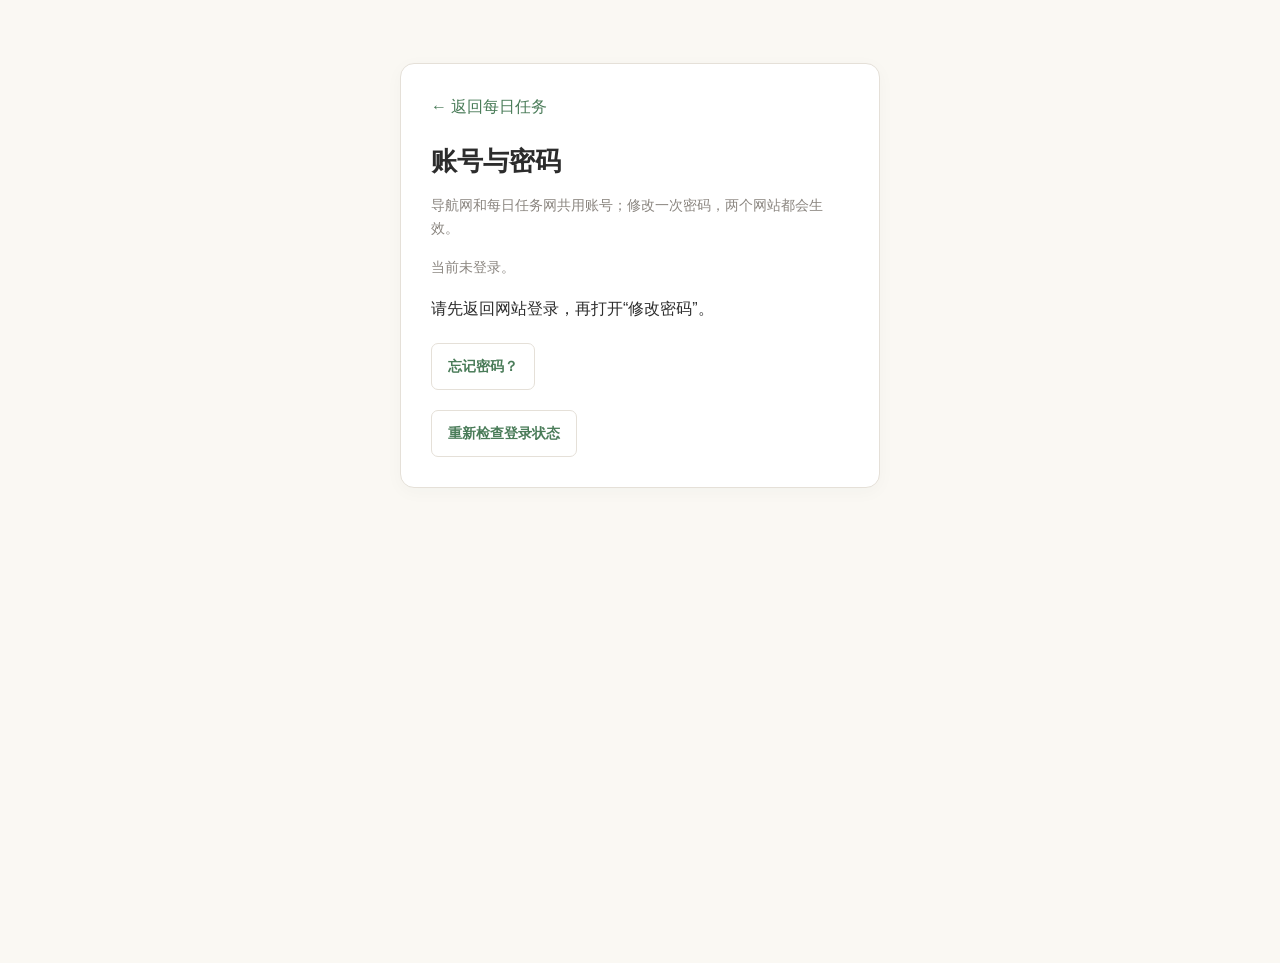
==== account.html @ 4a1d0c7b "Add files via upload" ====
<!doctype html>
<html lang="zh-CN">
<head>
  <meta charset="utf-8">
  <meta name="viewport" content="width=device-width,initial-scale=1">
  <meta name="referrer" content="no-referrer">
  <title>账号与密码 · 每日任务</title>
  <link rel="stylesheet" href="style.css">
  <link rel="stylesheet" href="account.css">
</head>
<body class="account-page">
  <main class="account-card">
    <a class="account-back" id="account-home" href="index.html">← 返回每日任务</a>
    <h1 id="account-title">账号与密码</h1>
    <p class="account-description">导航网和每日任务网共用账号；修改一次密码，两个网站都会生效。</p>
    <p id="account-message" class="account-message" role="status" aria-live="polite">正在检查登录状态…</p>
    <section id="account-login-needed" hidden>
      <p>请先返回网站登录，再打开“修改密码”。</p>
      <a class="account-button secondary" href="account.html?mode=forgot">忘记密码？</a>
    </section>
    <section id="account-request-section" hidden aria-labelledby="account-request-title">
      <h2 id="account-request-title">找回密码</h2>
      <p class="account-description">填写注册时使用的邮箱，打开邮件中的链接设置新密码。</p>
      <form id="account-request-form">
        <label for="account-email">注册邮箱</label>
        <input id="account-email" type="email" autocomplete="username" required>
        <button class="account-button" id="account-send" type="submit">发送重置邮件</button>
      </form>
    </section>
    <section id="account-change-section" hidden aria-labelledby="account-change-title">
      <h2 id="account-change-title">修改密码</h2>
      <p id="account-user" class="account-user"></p>
      <form id="account-change-form">
        <div id="account-current-wrap">
          <label for="account-current">当前密码</label>
          <input id="account-current" type="password" autocomplete="current-password" required>
        </div>
        <label for="account-new">新密码</label>
        <input id="account-new" type="password" autocomplete="new-password" minlength="8" maxlength="128" required>
        <label for="account-confirm">再次输入新密码</label>
        <input id="account-confirm" type="password" autocomplete="new-password" minlength="8" maxlength="128" required>
        <p class="account-description">新密码至少 8 个字符。</p>
        <div id="account-nonce-wrap" hidden>
          <label for="account-nonce">邮箱验证码</label>
          <input id="account-nonce" type="text" inputmode="numeric" autocomplete="one-time-code" maxlength="12">
        </div>
        <button class="account-button" id="account-save" type="submit">保存新密码</button>
      </form>
    </section>
    <p id="account-complete" hidden><a class="account-button" href="index.html">返回每日任务</a></p>
    <button id="account-retry" class="account-button secondary" type="button" hidden>重新检查登录状态</button>
  </main>
  <noscript>请开启浏览器 JavaScript 后管理密码。</noscript>
  <script>window.ACCOUNT_SITE = {"title":"每日任务","storageKey":"daily-checkin-auth-v1"};</script>
  <script src="supabase-2.118.0.js"></script>
  <script src="cloud-config.js"></script>
  <script src="account.js"></script>
</body>
</html>
---- style.css ----
*, *::before, *::after { box-sizing: border-box; margin: 0; padding: 0; }

:root {
  --bg: #FAF8F3;
  --card: #FFFFFF;
  --text-primary: #2C2C2C;
  --text-secondary: #8B8680;
  --text-muted: #B5B0A8;
  --accent: #4A7C59;
  --accent-light: #E8F0E9;
  --accent-hover: #3D6B4A;
  --border: #E5E0D8;
  --border-light: #EFEBE3;
  --danger: #B85C5C;
  --shadow: 0 1px 3px rgba(44,44,44,0.06), 0 1px 2px rgba(44,44,44,0.04);
  --shadow-md: 0 4px 12px rgba(44,44,44,0.08);
  --radius: 10px;
  --radius-sm: 6px;
  --font-serif: 'Noto Serif SC', 'Songti SC', 'SimSun', serif;
  --font-sans: 'Noto Sans SC', -apple-system, BlinkMacSystemFont, 'Segoe UI', sans-serif;
}

html { font-size: 16px; }
body {
  font-family: var(--font-sans);
  background: var(--bg);
  color: var(--text-primary);
  min-height: 100vh;
  line-height: 1.6;
  -webkit-font-smoothing: antialiased;
}

.app-container { max-width: 1200px; margin: 0 auto; padding: 32px 24px 140px; }

.app-header {
  display: flex; align-items: center; justify-content: space-between;
  margin-bottom: 36px; padding-bottom: 20px; border-bottom: 1px solid var(--border);
}
.app-title { font-family: var(--font-serif); font-size: 1.6rem; font-weight: 700; letter-spacing: 0.02em; }

.nav-tabs {
  display: flex; gap: 4px; background: var(--card); border: 1px solid var(--border);
  border-radius: var(--radius-sm); padding: 3px;
}
.nav-tab {
  font-family: var(--font-sans); font-size: 0.85rem; font-weight: 500;
  padding: 6px 16px; border: none; background: transparent; color: var(--text-secondary);
  border-radius: 4px; cursor: pointer; transition: all 0.2s ease;
}
.nav-tab:hover { color: var(--text-primary); }
.nav-tab.active { background: var(--accent); color: #fff; }

.data-btn {
  width: 34px; height: 34px; border: 1px solid var(--border); background: var(--card);
  border-radius: var(--radius-sm); cursor: pointer; display: flex; align-items: center;
  justify-content: center; color: var(--text-secondary); transition: all 0.2s ease; flex-shrink: 0;
}
.data-btn:hover { border-color: var(--accent); color: var(--accent); }
.data-btn.active { background: var(--accent); border-color: var(--accent); color: #fff; }

.data-panel {
  background: var(--card); border: 1px solid var(--border); border-radius: var(--radius);
  padding: 18px 20px; margin-bottom: 24px; box-shadow: var(--shadow);
}
.data-panel-title { font-family: var(--font-serif); font-size: 1rem; font-weight: 600; margin-bottom: 6px; }
.data-panel-desc { font-size: 0.8rem; color: var(--text-secondary); margin-bottom: 14px; line-height: 1.6; }
.data-panel-actions { display: flex; gap: 10px; flex-wrap: wrap; }
.data-panel-btn {
  font-family: var(--font-sans); font-size: 0.82rem; font-weight: 500; padding: 8px 14px;
  border: 1px solid var(--border); background: var(--card); color: var(--text-primary);
  border-radius: var(--radius-sm); cursor: pointer; display: flex; align-items: center;
  gap: 6px; transition: all 0.2s ease;
}
.data-panel-btn:hover { border-color: var(--accent); color: var(--accent); }
.data-panel-btn-danger:hover { border-color: var(--danger); color: var(--danger); }

.view { display: none; }
.view.active { display: block; animation: fadeIn 0.25s ease; }
@keyframes fadeIn { from { opacity: 0; transform: translateY(6px); } to { opacity: 1; transform: translateY(0); } }

/* 今日视图 */
.today-header { margin-bottom: 28px; }
.today-date { font-family: var(--font-serif); font-size: 2rem; font-weight: 700; margin-bottom: 4px; }
.today-weekday { font-size: 0.9rem; color: var(--text-secondary); }
.today-progress-bar { margin-top: 16px; height: 6px; background: var(--border-light); border-radius: 3px; overflow: hidden; }
.today-progress-fill { height: 100%; background: var(--accent); border-radius: 3px; transition: width 0.4s ease; }
.today-progress-text { margin-top: 8px; font-size: 0.8rem; color: var(--text-secondary); }

/* 每月视图 */
.monthly-header { margin-bottom: 16px; display: flex; align-items: center; justify-content: space-between; }
.monthly-title-large { font-family: var(--font-serif); font-size: 1.8rem; font-weight: 700; }
.month-nav { display: flex; align-items: center; gap: 8px; }
.month-nav-btn {
  width: 32px; height: 32px; border: 1px solid var(--border); background: var(--card);
  border-radius: var(--radius-sm); cursor: pointer; display: flex; align-items: center;
  justify-content: center; color: var(--text-secondary); transition: all 0.2s ease;
}
.month-nav-btn:hover { border-color: var(--accent); color: var(--accent); }
.month-nav-btn svg { width: 16px; height: 16px; stroke: currentColor; stroke-width: 2; fill: none; stroke-linecap: round; stroke-linejoin: round; }
.month-label { font-family: var(--font-serif); font-size: 1.1rem; font-weight: 600; min-width: 100px; text-align: center; }

/* 日历网格 */
.calendar-weekdays {
  display: grid; grid-template-columns: repeat(7, 1fr); gap: 4px; margin-bottom: 6px;
}
.calendar-weekday-label {
  font-size: 0.75rem; color: var(--text-muted); text-align: center; padding: 4px 0; font-weight: 500;
}
.calendar-grid {
  display: grid; grid-template-columns: repeat(7, 1fr); gap: 4px; margin-bottom: 20px;
}
.calendar-cell {
  aspect-ratio: 1; border: 1px solid var(--border); background: var(--card);
  border-radius: var(--radius-sm); cursor: pointer; display: flex; flex-direction: column;
  align-items: center; justify-content: center; gap: 2px; transition: all 0.15s ease;
  position: relative; padding: 2px;
}
.calendar-cell:hover { border-color: var(--accent); transform: translateY(-1px); }
.calendar-cell.other-month { background: transparent; border-color: transparent; color: var(--text-muted); opacity: 0.4; cursor: default; }
.calendar-cell.other-month:hover { transform: none; border-color: transparent; }
.calendar-cell.today { border-color: var(--accent); border-width: 2px; }
.calendar-cell.selected { background: var(--accent); border-color: var(--accent); color: #fff; box-shadow: var(--shadow-md); }
.calendar-cell.selected .calendar-day-num { color: #fff; }
.calendar-cell.selected .calendar-dot { background: #fff; }
.calendar-day-num { font-size: 0.85rem; font-weight: 500; color: var(--text-primary); line-height: 1; }
.calendar-dot {
  width: 5px; height: 5px; border-radius: 50%; background: var(--accent);
}
.calendar-cell.other-month .calendar-dot { display: none; }

/* 作业日期标记 */
.calendar-cell.homework-pending:not(.selected) {
  border-color: #B85C5C;
  background: #FDF0F0;
}
.calendar-cell.homework-pending:not(.selected) .calendar-day-num {
  color: #B85C5C;
  font-weight: 700;
}
.calendar-cell.homework-done:not(.selected) {
  border-color: #4A7C9E;
  background: #F0F5FA;
}
.calendar-cell.homework-done:not(.selected) .calendar-day-num {
  color: #4A7C9E;
  font-weight: 700;
}

/* 任务类别标签 */
.task-badge {
  display: inline-block;
  font-size: 0.65rem;
  padding: 1px 6px;
  border-radius: 3px;
  margin-right: 6px;
  font-weight: 500;
  vertical-align: middle;
  line-height: 1.6;
}
.task-badge.homework {
  background: #FDF0F0;
  color: #B85C5C;
  border: 1px solid #F0D0D0;
}
.task-badge.makeup {
  background: #EDF7ED;
  color: #3D8B3D;
  border: 1px solid #C8E6C8;
}
.task-badge.date-badge {
  background: transparent;
  color: var(--text-muted);
  border: 1px solid var(--border-light);
}
.task-badge.overdue {
  background: #FDF3E7;
  color: #B06A1F;
  border: 1px solid #F3D9B4;
}

/* 添加任务类别选择 */
/* 自定义标签选择器 */
.tag-selector-wrap { position: relative; display: inline-flex; align-items: center; gap: 4px; }
.tag-selector-btn {
  display: inline-flex; align-items: center; gap: 5px;
  padding: 5px 10px; border: 1px solid var(--border); border-radius: 6px;
  background: var(--card); cursor: pointer; font-size: 0.8rem; color: var(--text-secondary);
  transition: border-color 0.15s;
}
.tag-selector-btn:hover { border-color: var(--accent); }
.tag-selector-label { font-weight: 500; }
.tag-manage-btn {
  display: inline-flex; align-items: center; justify-content: center;
  width: 28px; height: 28px; border: 1px solid var(--border); border-radius: 6px;
  background: var(--card); cursor: pointer; color: var(--text-secondary);
  transition: all 0.15s;
}
.tag-manage-btn:hover { border-color: var(--accent); color: var(--accent); }
.tag-dropdown, .tag-manage-panel {
  position: absolute; top: calc(100% + 4px); left: 0; z-index: 100;
  background: var(--card); border: 1px solid var(--border); border-radius: 8px;
  box-shadow: var(--shadow-md); padding: 6px; min-width: 140px; max-height: 260px; overflow-y: auto;
}
.tag-manage-panel { left: auto; right: 0; min-width: 200px; }
.tag-dropdown-item {
  display: flex; align-items: center; gap: 6px; padding: 6px 10px;
  border-radius: 5px; cursor: pointer; font-size: 0.82rem; color: var(--text-primary);
}
.tag-dropdown-item:hover { background: var(--accent-light); }
.tag-dropdown-item.active { background: var(--accent-light); color: var(--accent); font-weight: 500; }
.tag-dot { display: inline-block; width: 8px; height: 8px; border-radius: 50%; flex-shrink: 0; }
.tag-manage-row {
  display: flex; align-items: center; gap: 6px; padding: 5px 4px;
  border-bottom: 1px solid var(--border-light);
}
.tag-manage-name { flex: 1; font-size: 0.82rem; color: var(--text-primary); overflow: hidden; text-overflow: ellipsis; white-space: nowrap; }
.tag-manage-btn-sm {
  width: 22px; height: 22px; border: 1px solid var(--border-light); border-radius: 4px;
  background: var(--card); cursor: pointer; font-size: 0.7rem; color: var(--text-secondary);
  display: inline-flex; align-items: center; justify-content: center; line-height: 1;
}
.tag-manage-btn-sm:hover:not(:disabled) { border-color: var(--accent); color: var(--accent); }
.tag-manage-btn-sm:disabled { opacity: 0.3; cursor: default; }
.tag-delete:hover:not(:disabled) { border-color: #C0392B; color: #C0392B; }
.tag-manage-add-row { display: flex; gap: 6px; padding: 8px 4px 2px; }
.tag-manage-input {
  flex: 1; padding: 5px 8px; border: 1px solid var(--border); border-radius: 5px;
  font-size: 0.8rem; background: var(--bg); color: var(--text-primary); outline: none;
}
.tag-manage-input:focus { border-color: var(--accent); }
.tag-manage-add-btn {
  padding: 5px 12px; border: none; border-radius: 5px; background: var(--accent);
  color: #fff; font-size: 0.8rem; cursor: pointer; white-space: nowrap;
}
.tag-manage-add-btn:hover { opacity: 0.9; }
.task-badge.custom-tag { border: 1px solid; }

.add-task-category {
  display: flex;
  align-items: center;
  gap: 4px;
  font-size: 0.8rem;
  color: var(--text-secondary);
  cursor: pointer;
  user-select: none;
  white-space: nowrap;
}
.add-task-category input { cursor: pointer; width: 14px; height: 14px; }
.add-task-category.checked { color: #B85C5C; font-weight: 500; }
#add-monthly-makeup-label.checked { color: #3D8B3D; font-weight: 500; }

.monthly-day-title {
  font-family: var(--font-serif); font-size: 1.1rem; font-weight: 600; margin-bottom: 8px;
}
.monthly-progress-bar { height: 6px; background: var(--border-light); border-radius: 3px; overflow: hidden; }
.monthly-progress-fill { height: 100%; background: var(--accent); border-radius: 3px; transition: width 0.4s ease; }
.monthly-progress-text { margin-top: 6px; font-size: 0.8rem; color: var(--text-secondary); margin-bottom: 16px; }
.monthly-hint {
  margin-top: 12px; font-size: 0.78rem; color: var(--text-muted); background: var(--accent-light);
  padding: 8px 14px; border-radius: var(--radius-sm); line-height: 1.5;
}

/* 每月布局：左上日历、添加表单、天任务，右侧周任务一列 */
.monthly-layout-new {
  display: grid;
  grid-template-columns: 1.3fr 1fr;
  grid-template-areas:
    "calendar week"
    "addform  week"
    "daytasks week";
  gap: 14px;
  margin-bottom: 18px;
  align-items: start;
}
.calendar-panel { grid-area: calendar; }
.add-form-panel { grid-area: addform; }
.day-panel { grid-area: daytasks; }
.week-panel {
  grid-area: week;
  max-height: calc(100vh - 180px);
  overflow-y: auto;
  position: sticky;
  top: 16px;
}
.monthly-panel {
  background: var(--card);
  border: 1px solid var(--border);
  border-radius: var(--radius);
  padding: 14px;
}
.monthly-panel-title {
  font-family: var(--font-serif);
  font-size: 0.95rem;
  font-weight: 600;
  margin-bottom: 10px;
  color: var(--text-primary);
}
.monthly-panel-subtitle {
  font-size: 0.75rem;
  color: var(--text-secondary);
  margin-bottom: 8px;
}

/* 带周标签的日历 */
.calendar-with-weeks {
  display: grid;
  grid-template-columns: repeat(7, 1fr);
  gap: 4px;
  max-height: 480px;
  overflow-y: auto;
  padding-right: 4px;
  scrollbar-width: thin;
}
.calendar-weekday-mini {
  font-size: 0.72rem;
  color: var(--text-muted);
  text-align: center;
  padding: 4px 0;
  font-weight: 500;
  position: sticky;
  top: 0;
  z-index: 2;
  background: var(--card);
}
.calendar-month-divider {
  grid-column: 1 / -1;
  font-size: 0.72rem;
  font-weight: 600;
  color: var(--text-secondary);
  padding: 8px 2px 4px;
  border-top: 1px dashed var(--border-light);
  margin-top: 4px;
  font-family: var(--font-serif);
}
.calendar-cell-mini {
  aspect-ratio: 1;
  border: 1px solid var(--border-light);
  background: var(--card);
  border-radius: 6px;
  cursor: pointer;
  display: flex;
  flex-direction: column;
  align-items: center;
  justify-content: center;
  gap: 2px;
  transition: all 0.12s ease;
  position: relative;
}
.calendar-cell-mini:hover {
  border-color: var(--accent);
}
.calendar-cell-mini.other-month {
  opacity: 0.25;
  cursor: default;
}
.calendar-cell-mini.other-month:hover {
  border-color: var(--border-light);
}
.calendar-cell-mini.today {
  border-color: var(--accent);
  border-width: 2px;
}
.calendar-cell-mini.selected {
  background: var(--accent);
  border-color: var(--accent);
  color: #fff;
}
.calendar-cell-mini.selected .calendar-day-num-mini {
  color: #fff;
}
.calendar-cell-mini.homework-pending:not(.selected) {
  border-color: #E8C84A;
  background: #FFFBEB;
}
.calendar-cell-mini.homework-pending:not(.selected) .calendar-day-num-mini {
  color: #9A7B0A;
}
.calendar-cell-mini.homework-done:not(.selected) {
  border-color: #9AC99A;
  background: #F0FAF0;
}
.calendar-cell-mini.homework-done:not(.selected) .calendar-day-num-mini {
  color: #2D6A2D;
}
.calendar-cell-mini.exam-pending:not(.selected) {
  border-color: #E0A0A0;
  background: #FFF0F0;
}
.calendar-cell-mini.exam-pending:not(.selected) .calendar-day-num-mini {
  color: #A04040;
}
.calendar-cell-mini.exam-done:not(.selected) {
  border-color: #A0B8E0;
  background: #F0F5FF;
}
.calendar-cell-mini.exam-done:not(.selected) .calendar-day-num-mini {
  color: #3A5A9E;
}
.calendar-day-num-mini {
  font-size: 0.82rem;
  font-weight: 500;
  color: var(--text-primary);
  line-height: 1;
}
.calendar-dot-mini {
  width: 5px;
  height: 5px;
  border-radius: 50%;
  background: var(--accent);
}
.calendar-cell-mini.selected .calendar-dot-mini {
  background: #fff;
}

/* 周任务列表中的每日任务进度 */
.week-daily-progress {
  font-size: 0.7rem;
  color: var(--text-muted);
  margin-left: 6px;
  white-space: nowrap;
}
.week-daily-progress.all-done {
  color: var(--accent);
  font-weight: 500;
}
.week-task-source {
  font-size: 0.6rem;
  color: var(--text-muted);
  margin-left: 4px;
  padding: 1px 4px;
  border: 1px solid var(--border-light);
  border-radius: 3px;
  vertical-align: middle;
}

/* 任务列表 */
.task-list { list-style: none; display: flex; flex-direction: column; gap: 8px; margin-bottom: 24px; }
.task-item {
  display: flex; align-items: center; gap: 14px; background: var(--card);
  border: 1px solid var(--border); border-radius: var(--radius-sm); padding: 14px 16px;
  transition: all 0.2s ease; position: relative;
}
.task-item:hover { border-color: var(--accent); box-shadow: var(--shadow); }
.task-item.completed .task-name { text-decoration: line-through; color: var(--text-muted); }
.task-content { flex: 1; min-width: 0; }

.task-checkbox {
  width: 22px; height: 22px; min-width: 22px; border: 2px solid var(--border);
  border-radius: 50%; cursor: pointer; display: flex; align-items: center; justify-content: center;
  transition: all 0.2s ease; background: var(--card);
}
.task-checkbox:hover { border-color: var(--accent); }
.task-item.completed .task-checkbox { background: var(--accent); border-color: var(--accent); }
.task-checkbox svg {
  width: 12px; height: 12px; stroke: #fff; stroke-width: 3; fill: none;
  stroke-linecap: round; stroke-linejoin: round; opacity: 0; transform: scale(0.5); transition: all 0.2s ease;
}
.task-item.completed .task-checkbox svg { opacity: 1; transform: scale(1); }

.task-name {
  font-size: 0.95rem; color: var(--text-primary); transition: all 0.2s ease;
  word-break: break-word; cursor: text;
}

.task-actions {
  display: flex; align-items: center; gap: 1px; opacity: 0; transition: opacity 0.2s ease;
}
.task-item:hover .task-actions { opacity: 1; }
.task-action-btn {
  width: 26px; height: 26px; min-width: 26px; border: none; background: transparent;
  color: var(--text-muted); cursor: pointer; border-radius: 4px; display: flex;
  align-items: center; justify-content: center; transition: all 0.2s ease;
}
.task-action-btn:hover:not(:disabled) { background: var(--accent-light); color: var(--accent); }
.task-action-btn:disabled { opacity: 0.25; cursor: not-allowed; }
.task-action-btn svg {
  width: 13px; height: 13px; stroke: currentColor; stroke-width: 2; fill: none;
  stroke-linecap: round; stroke-linejoin: round;
}

.task-delete {
  width: 28px; height: 28px; min-width: 28px; border: none; background: transparent;
  color: var(--text-muted); cursor: pointer; border-radius: 4px; display: flex;
  align-items: center; justify-content: center; opacity: 0; transition: all 0.2s ease;
}
.task-item:hover .task-delete { opacity: 1; }
.task-delete:hover { background: #F5E8E8; color: var(--danger); }
.task-delete svg { width: 14px; height: 14px; stroke: currentColor; stroke-width: 2; fill: none; stroke-linecap: round; }

/* 编辑模式 */
.task-item.editing { border-color: var(--accent); box-shadow: 0 0 0 2px var(--accent-light); }
.task-name-input {
  width: 100%; font-family: var(--font-sans); font-size: 0.95rem; padding: 6px 10px;
  border: 1px solid var(--accent); border-radius: var(--radius-sm); background: var(--card);
  color: var(--text-primary); outline: none;
}
.task-name-input:focus { border-color: var(--accent); box-shadow: 0 0 0 2px var(--accent-light); }
.edit-hint { font-size: 0.68rem; color: var(--text-muted); margin-left: 6px; white-space: nowrap; }

/* 移动到菜单 - 日期选择 */
.move-menu {
  position: absolute; top: calc(100% + 4px); right: 12px; background: var(--card);
  border: 1px solid var(--border); border-radius: var(--radius-sm); box-shadow: var(--shadow-md);
  padding: 10px; z-index: 20; min-width: 240px;
}
.move-menu-header {
  display: flex; align-items: center; justify-content: space-between; margin-bottom: 8px;
}
.move-menu-label { font-size: 0.75rem; color: var(--text-muted); }
.move-menu-nav { display: flex; gap: 4px; }
.move-menu-nav-btn {
  width: 22px; height: 22px; border: 1px solid var(--border); background: var(--card);
  border-radius: 3px; cursor: pointer; display: flex; align-items: center; justify-content: center;
  color: var(--text-secondary); font-size: 0.7rem; transition: all 0.15s ease; padding: 0;
}
.move-menu-nav-btn:hover { border-color: var(--accent); color: var(--accent); }
.move-menu-month { font-size: 0.78rem; font-weight: 500; color: var(--text-primary); min-width: 70px; text-align: center; }
.move-menu-grid {
  display: grid; grid-template-columns: repeat(7, 1fr); gap: 3px;
}
.move-menu-day {
  width: 100%; aspect-ratio: 1; border: 1px solid var(--border); background: var(--card);
  border-radius: 3px; cursor: pointer; font-size: 0.72rem; font-family: var(--font-sans);
  font-weight: 500; color: var(--text-secondary); transition: all 0.15s ease;
  display: flex; align-items: center; justify-content: center; padding: 0;
}
.move-menu-day:hover { background: var(--accent); border-color: var(--accent); color: #fff; }
.move-menu-day.current { background: var(--accent-light); border-color: var(--accent); color: var(--accent); }
.move-menu-day.other-month { opacity: 0.3; cursor: default; }
.move-menu-day.other-month:hover { background: var(--card); border-color: var(--border); color: var(--text-secondary); }

/* 添加任务 */
.add-task-form { display: flex; gap: 10px; margin-bottom: 16px; }
.add-task-input {
  flex: 1; font-family: var(--font-sans); font-size: 0.9rem; padding: 12px 16px;
  border: 1px solid var(--border); border-radius: var(--radius-sm); background: var(--card);
  color: var(--text-primary); outline: none; transition: border-color 0.2s ease;
}
.add-task-input:focus { border-color: var(--accent); }
.add-task-input::placeholder { color: var(--text-muted); }
.add-task-btn {
  font-family: var(--font-sans); font-size: 0.9rem; font-weight: 500; padding: 12px 20px;
  border: none; background: var(--accent); color: #fff; border-radius: var(--radius-sm);
  cursor: pointer; transition: background 0.2s ease; white-space: nowrap;
}
.add-task-btn:hover { background: var(--accent-hover); }

.empty-state { text-align: center; padding: 48px 24px; color: var(--text-secondary); }
.empty-state-icon { width: 48px; height: 48px; margin: 0 auto 16px; opacity: 0.4; }
.empty-state-icon svg { width: 100%; height: 100%; stroke: var(--text-secondary); stroke-width: 1.5; fill: none; }
.empty-state-text { font-size: 0.9rem; line-height: 1.8; }

/* 统计视图 */
.stats-header { display: flex; align-items: center; justify-content: space-between; margin-bottom: 28px; }
.stats-title { font-family: var(--font-serif); font-size: 1.5rem; font-weight: 700; }
.stats-overview { display: grid; grid-template-columns: repeat(3, 1fr); gap: 12px; margin-bottom: 28px; }
.stat-card { background: var(--card); border: 1px solid var(--border); border-radius: var(--radius-sm); padding: 18px 16px; text-align: center; }
.stat-value { font-family: var(--font-serif); font-size: 1.8rem; font-weight: 700; color: var(--accent); line-height: 1.2; }
.stat-label { font-size: 0.78rem; color: var(--text-secondary); margin-top: 4px; }

.heatmap-section { background: var(--card); border: 1px solid var(--border); border-radius: var(--radius); padding: 24px; margin-bottom: 28px; }
.section-title { font-family: var(--font-serif); font-size: 1.05rem; font-weight: 600; margin-bottom: 18px; }
.heatmap-weekdays { display: grid; grid-template-columns: 28px repeat(7, 1fr); gap: 4px; margin-bottom: 6px; }
.heatmap-weekday-label { font-size: 0.7rem; color: var(--text-muted); text-align: center; line-height: 16px; }
.heatmap-weekday-label.empty { visibility: hidden; }
.heatmap-grid { display: grid; grid-template-columns: 28px repeat(7, 1fr); gap: 4px; }
.heatmap-week-label { font-size: 0.7rem; color: var(--text-muted); display: flex; align-items: center; line-height: 1; }
.heatmap-cell {
  aspect-ratio: 1; border-radius: 4px; background: var(--border-light); cursor: default;
  transition: transform 0.15s ease; position: relative;
}
.heatmap-cell.has-data:hover { transform: scale(1.15); z-index: 1; }
.heatmap-cell.level-1 { background: #D4E5D9; }
.heatmap-cell.level-2 { background: #A8CCB2; }
.heatmap-cell.level-3 { background: #7CB38B; }
.heatmap-cell.level-4 { background: var(--accent); }
.heatmap-cell.today { outline: 2px solid var(--accent); outline-offset: 1px; }
.heatmap-cell.future { background: transparent; cursor: default; }
.heatmap-legend { display: flex; align-items: center; justify-content: flex-end; gap: 6px; margin-top: 14px; font-size: 0.72rem; color: var(--text-muted); }
.heatmap-legend-cell { width: 12px; height: 12px; border-radius: 3px; }

/* 历史日详情 */
.history-section { background: var(--card); border: 1px solid var(--border); border-radius: var(--radius); padding: 24px; margin-bottom: 28px; }
.history-date-row { display: flex; align-items: center; gap: 12px; margin-bottom: 14px; flex-wrap: wrap; }
.history-date-input {
  font-family: var(--font-sans); font-size: 0.9rem; padding: 8px 12px;
  border: 1px solid var(--border); border-radius: var(--radius-sm); background: var(--card);
  color: var(--text-primary); outline: none; cursor: pointer;
}
.history-date-input:focus { border-color: var(--accent); }
.history-today-btn {
  font-family: var(--font-sans); font-size: 0.8rem; padding: 7px 12px;
  border: 1px solid var(--border); background: var(--card); color: var(--text-secondary);
  border-radius: var(--radius-sm); cursor: pointer; transition: all 0.2s ease;
}
.history-today-btn:hover { border-color: var(--accent); color: var(--accent); }
.history-summary { font-size: 0.85rem; color: var(--text-secondary); margin-bottom: 12px; }
.history-summary strong { color: var(--accent); font-weight: 600; }
.history-hint { font-size: 0.75rem; color: var(--text-muted); margin-top: 8px; }

.task-stats-section { background: var(--card); border: 1px solid var(--border); border-radius: var(--radius); padding: 24px; }
.task-stat-item { padding: 16px 0; border-bottom: 1px solid var(--border-light); }
.task-stat-item:last-child { border-bottom: none; }
.task-stat-header { display: flex; align-items: center; justify-content: space-between; margin-bottom: 8px; }
.task-stat-name { font-size: 0.92rem; font-weight: 500; }
.task-stat-count { font-size: 0.82rem; color: var(--text-secondary); }
.task-stat-count strong { color: var(--accent); font-weight: 600; }
.task-stat-bar { height: 6px; background: var(--border-light); border-radius: 3px; overflow: hidden; }
.task-stat-bar-fill { height: 100%; background: var(--accent); border-radius: 3px; transition: width 0.4s ease; }

@media (max-width: 600px) {
  .app-container { padding: 20px 16px 48px; }
  .app-header { flex-direction: column; gap: 16px; align-items: flex-start; }
  .today-date { font-size: 1.6rem; }
  .monthly-title-large { font-size: 1.5rem; }
  .stats-overview { grid-template-columns: 1fr; }
  .add-task-form { flex-direction: column; }
  .add-task-btn { width: 100%; }
  .task-delete { opacity: 1; }
  .task-actions { opacity: 1; }
  .heatmap-section, .task-stats-section { padding: 16px; }
  .nav-tab { padding: 6px 12px; font-size: 0.8rem; }
  .calendar-day-num { font-size: 0.75rem; }
  .move-menu { min-width: 200px; right: 0; }
  .monthly-layout-new {
    grid-template-columns: 1fr;
    grid-template-areas:
      "calendar"
      "addform"
      "week"
      "daytasks";
  }
  .week-panel { max-height: none; position: static; }
  .calendar-with-weeks { grid-template-columns: repeat(7, 1fr); }
}

.quiet-empty {padding:16px;color:var(--text-secondary);font-size:.85rem;}
.save-bar {position:sticky;bottom:0;padding:10px 20px;background:var(--card);border-top:1px solid var(--border);display:flex;gap:16px;align-items:center;justify-content:center;font-size:.8rem;color:var(--text-secondary);z-index:30;}
.save-failed {color:#C0392B;font-weight:700;}
.postpone-btn {width:auto;min-width:36px;font-size:.7rem;}
.task-item:focus-within .task-actions {opacity:1;}
button:focus-visible {outline:2px solid var(--accent);outline-offset:3px;}
[hidden] {display:none!important;}

.copy-task-btn {width:auto;min-width:40px;opacity:1;font-size:.75rem;}
.assign-btn {width:auto;min-width:38px;font-size:.72rem;color:#1E8449;border:1px solid #A8D5BA;background:#F0FAF3;border-radius:4px;padding:0 6px;}
.assign-btn:hover {background:#1E8449;color:#fff;border-color:#1E8449;}
.deadline-btn {width:auto;min-width:46px;font-size:.72rem;color:#7F8C8D;border:1px solid #D0D0D0;background:#F8F8F8;border-radius:4px;padding:0 6px;}
.deadline-btn:hover {background:#7F8C8D;color:#fff;border-color:#7F8C8D;}
.move-menu-day.deadline-mark {outline:2px solid #E0A800;outline-offset:-2px;font-weight:700;}
.task-actions {flex-wrap:wrap;justify-content:flex-end;}
.copy-dialog {width:min(420px,calc(100vw - 32px));margin:auto;padding:24px;border:1px solid var(--border);border-radius:var(--radius);background:var(--card);color:var(--text-primary);box-shadow:var(--shadow-md);}
.copy-dialog::backdrop {background:rgba(0,0,0,.35);}
.copy-dialog h2 {font-size:1.25rem;margin-bottom:12px;}
.copy-name {font-weight:600;overflow-wrap:anywhere;margin-bottom:8px;}
.copy-note {font-size:.85rem;color:var(--text-secondary);line-height:1.6;margin-bottom:20px;}
.copy-dialog label {display:block;font-size:.85rem;margin-bottom:8px;}
.copy-dialog input {width:100%;box-sizing:border-box;}
.copy-error {color:var(--danger);font-size:.85rem;margin-top:10px;}
.copy-dialog-actions {display:flex;justify-content:flex-end;gap:10px;margin-top:20px;}
.copy-dialog-actions .add-task-btn {width:auto;}
@media (max-width:600px) {.task-item {flex-wrap:wrap;}.task-actions {width:100%;}}

/* 同日作业 + 考试：两个半区独立表示完成状态，选中时保留颜色。 */
.calendar-cell-mini.split-task-colors:is(.homework-pending, .homework-done) {
  --homework-half: #FFFBEB;
  --exam-half: #FFF0F0;
  --homework-border: #E8C84A;
  --exam-border: #E0A0A0;
  background:
    linear-gradient(to right, var(--homework-half) 0%, var(--homework-half) 50%, var(--exam-half) 50%, var(--exam-half) 100%) padding-box,
    linear-gradient(to right, var(--homework-border) 0%, var(--homework-border) 50%, var(--exam-border) 50%, var(--exam-border) 100%) border-box;
  border-color: transparent;
}
.calendar-cell-mini.split-task-colors.homework-done { --homework-half: #F0FAF0; --homework-border: #9AC99A; }
.calendar-cell-mini.split-task-colors.exam-done { --exam-half: #F0F5FF; --exam-border: #A0B8E0; }
.calendar-cell-mini.split-task-colors:is(.homework-pending, .homework-done) .calendar-day-num-mini { color: var(--text-primary); font-weight: 600; }
.calendar-cell-mini.split-task-colors .calendar-dot-mini { background: var(--accent); }
.calendar-cell-mini.split-task-colors.today { border-color: transparent; }
.calendar-cell-mini.split-task-colors.selected { border-color: transparent; outline: 2px solid var(--accent); outline-offset: 2px; }
.calendar-color-legend {display:flex;flex-wrap:wrap;gap:8px 16px;margin-top:12px;color:var(--text-secondary);font-size:.75rem;}
.calendar-color-legend span {display:inline-flex;align-items:center;gap:5px;}
.calendar-color-legend i {width:12px;height:12px;border-radius:3px;display:inline-block;border:1px solid rgba(0,0,0,.12);}

/* 今日待办与无日期的计划待办 */
.today-todo-columns {display:grid;grid-template-columns:repeat(2,minmax(0,1fr));gap:20px;margin-bottom:24px;align-items:start;}
.today-todo-panel {min-width:0;padding:20px;background:var(--card);border:1px solid var(--border);border-radius:var(--radius);}
.today-todo-panel .section-title {margin-bottom:4px;}
.today-todo-note {font-size:.8rem;color:var(--text-secondary);margin-bottom:16px;}
.today-todo-panel .task-list {margin-bottom:0;}
.today-todo-panel .add-task-input {min-width:0;}
.today-todo-panel .task-item {flex-wrap:nowrap;gap:14px;padding:14px 16px;}
.today-todo-panel .task-actions {width:auto;flex:0 0 auto;flex-wrap:nowrap;opacity:0;}
.today-todo-panel .task-item:hover .task-actions, .today-todo-panel .task-item:focus-within .task-actions {opacity:1;}
.today-todo-panel .task-delete {opacity:1;}
.planned-heading {display:flex;align-items:center;justify-content:space-between;gap:12px;}
#planned-task-count {font-size:.75rem;color:var(--text-secondary);white-space:nowrap;}
.planned-action-btn {width:auto;min-width:28px;padding:0 5px;font-size:.75rem;}
.planned-edit-form {display:flex;flex-wrap:wrap;gap:8px;}
.planned-edit-form input {flex-basis:100%;min-width:0;}
@media(max-width:700px) {.today-todo-columns {grid-template-columns:minmax(0,1fr);gap:16px;}.today-todo-panel {padding:16px;}}

@media(max-width:600px) {
  .today-todo-panel .task-item {flex-wrap:wrap;}
  .today-todo-panel .task-actions {width:100%;flex-wrap:wrap;opacity:1;}
}
---- account.css ----
.account-page { --account-accent: var(--accent, #3567db); background: var(--bg, #f7f9fc); color: var(--text-primary, #243247); font-family: var(--font-sans, -apple-system, BlinkMacSystemFont, "Segoe UI", "Microsoft YaHei", sans-serif); margin: 0; min-height: 100vh; line-height: 1.65; }
.account-page [hidden] { display: none !important; }
.account-card { box-sizing: border-box; max-width: 480px; margin: 7vh auto; padding: 30px; border: 1px solid var(--border, #dce3ed); border-radius: 14px; background: var(--card, #fff); box-shadow: 0 4px 18px #24324708; }
.account-card h1 { font-size: 1.65rem; margin: 20px 0 8px; font-family: var(--font-serif, inherit); }
.account-card h2 { font-size: 1.1rem; margin: 20px 0 10px; }
.account-description { color: var(--text-secondary, #64748b); font-size: .88rem; margin: 10px 0; }
.account-back, .account-link { color: var(--account-accent, var(--accent, #3567db)); text-decoration: none; }
.account-back:hover, .account-link:hover { text-decoration: underline; }
.account-links { margin-top: 12px; font-size: .9rem; }
.account-link.account-toolbar-link { align-self: center; padding: 7px 10px; border: 1px solid var(--border, #dce3ed); border-radius: 6px; font-size: .8rem; white-space: nowrap; }
.account-card label { display: block; margin: 16px 0 5px; font-size: .9rem; }
.account-card input { box-sizing: border-box; width: 100%; padding: 11px 12px; font: inherit; color: inherit; background: #fff; border: 1px solid var(--border, #cbd5e1); border-radius: 7px; }
.account-card input:focus { outline: 2px solid var(--accent-light, #e4edff); border-color: var(--account-accent); }
.account-button { display: inline-block; box-sizing: border-box; padding: 11px 16px; border: 1px solid transparent; border-radius: 7px; background: var(--account-accent); color: #fff; text-align: center; text-decoration: none; font: inherit; font-weight: 600; cursor: pointer; margin-top: 20px; }
.account-card form > .account-button { width: 100%; }
.account-button.secondary { color: var(--account-accent); background: transparent; border-color: var(--border, #cbd5e1); font-size: .88rem; }
.account-button:disabled { opacity: .6; cursor: wait; }
.account-message { min-height: 24px; font-size: .9rem; color: var(--text-secondary, #64748b); margin: 16px 0; overflow-wrap: anywhere; }
.account-message[data-kind="error"] { color: #ad4336; }
.account-message[data-kind="success"] { color: #34734d; }
.account-user { color: var(--text-secondary, #64748b); overflow-wrap: anywhere; font-size: .9rem; }
@media(max-width: 540px) { .account-card { margin: 24px 16px; padding: 24px; } }
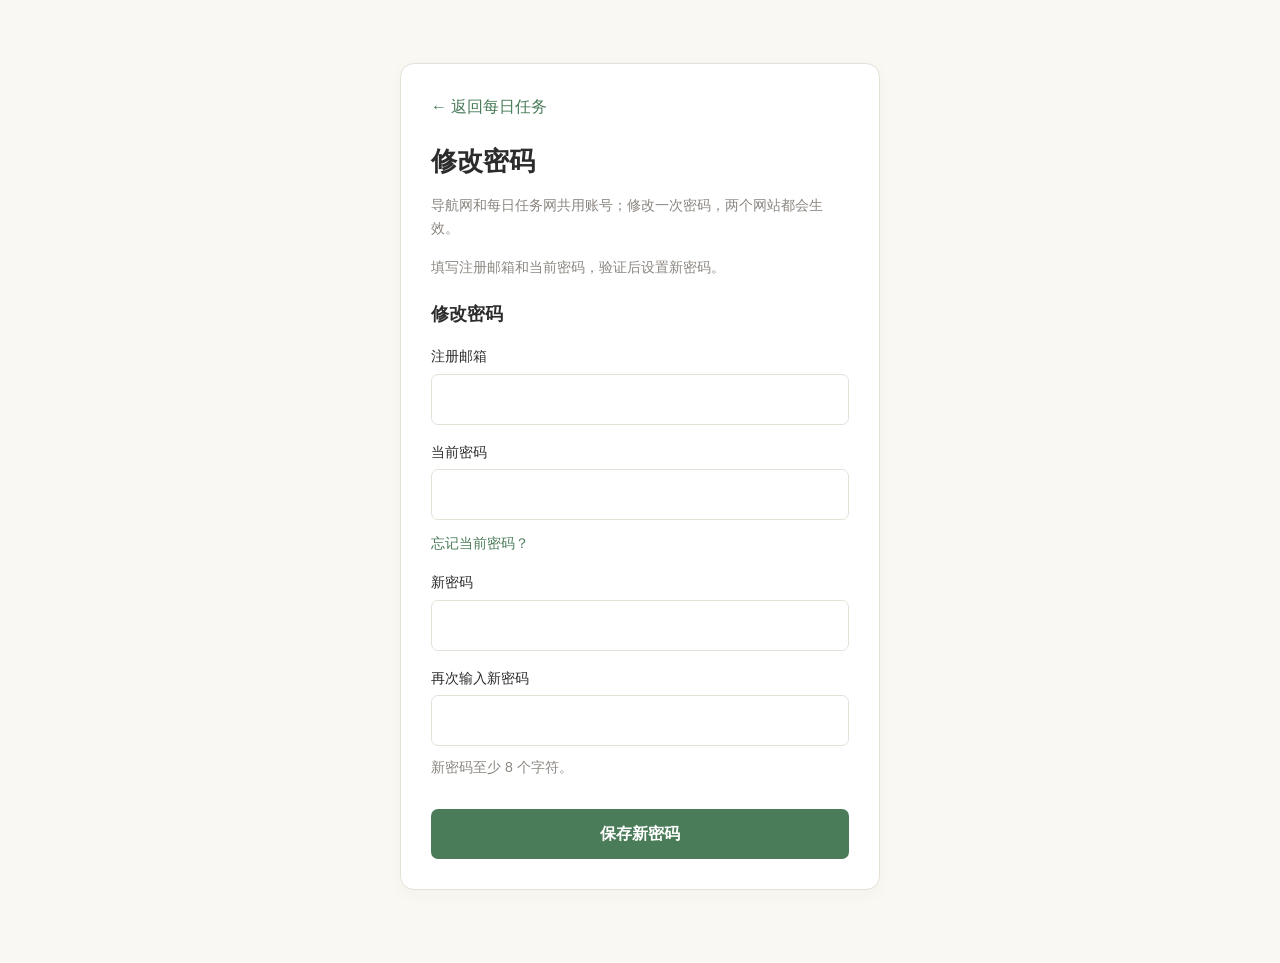
==== commit 67aff25e: "Add files via upload" ====
--- a/account.html
+++ b/account.html
@@ -14,10 +14,6 @@
     <h1 id="account-title">账号与密码</h1>
     <p class="account-description">导航网和每日任务网共用账号；修改一次密码，两个网站都会生效。</p>
     <p id="account-message" class="account-message" role="status" aria-live="polite">正在检查登录状态…</p>
-    <section id="account-login-needed" hidden>
-      <p>请先返回网站登录，再打开“修改密码”。</p>
-      <a class="account-button secondary" href="account.html?mode=forgot">忘记密码？</a>
-    </section>
     <section id="account-request-section" hidden aria-labelledby="account-request-title">
       <h2 id="account-request-title">找回密码</h2>
       <p class="account-description">填写注册时使用的邮箱，打开邮件中的链接设置新密码。</p>
@@ -31,9 +27,14 @@
       <h2 id="account-change-title">修改密码</h2>
       <p id="account-user" class="account-user"></p>
       <form id="account-change-form">
+        <div id="account-change-email-wrap" hidden>
+          <label for="account-change-email">注册邮箱</label>
+          <input id="account-change-email" type="email" autocomplete="username">
+        </div>
         <div id="account-current-wrap">
           <label for="account-current">当前密码</label>
           <input id="account-current" type="password" autocomplete="current-password" required>
+          <p class="account-links"><a class="account-link" href="account.html?mode=forgot">忘记当前密码？</a></p>
         </div>
         <label for="account-new">新密码</label>
         <input id="account-new" type="password" autocomplete="new-password" minlength="8" maxlength="128" required>
